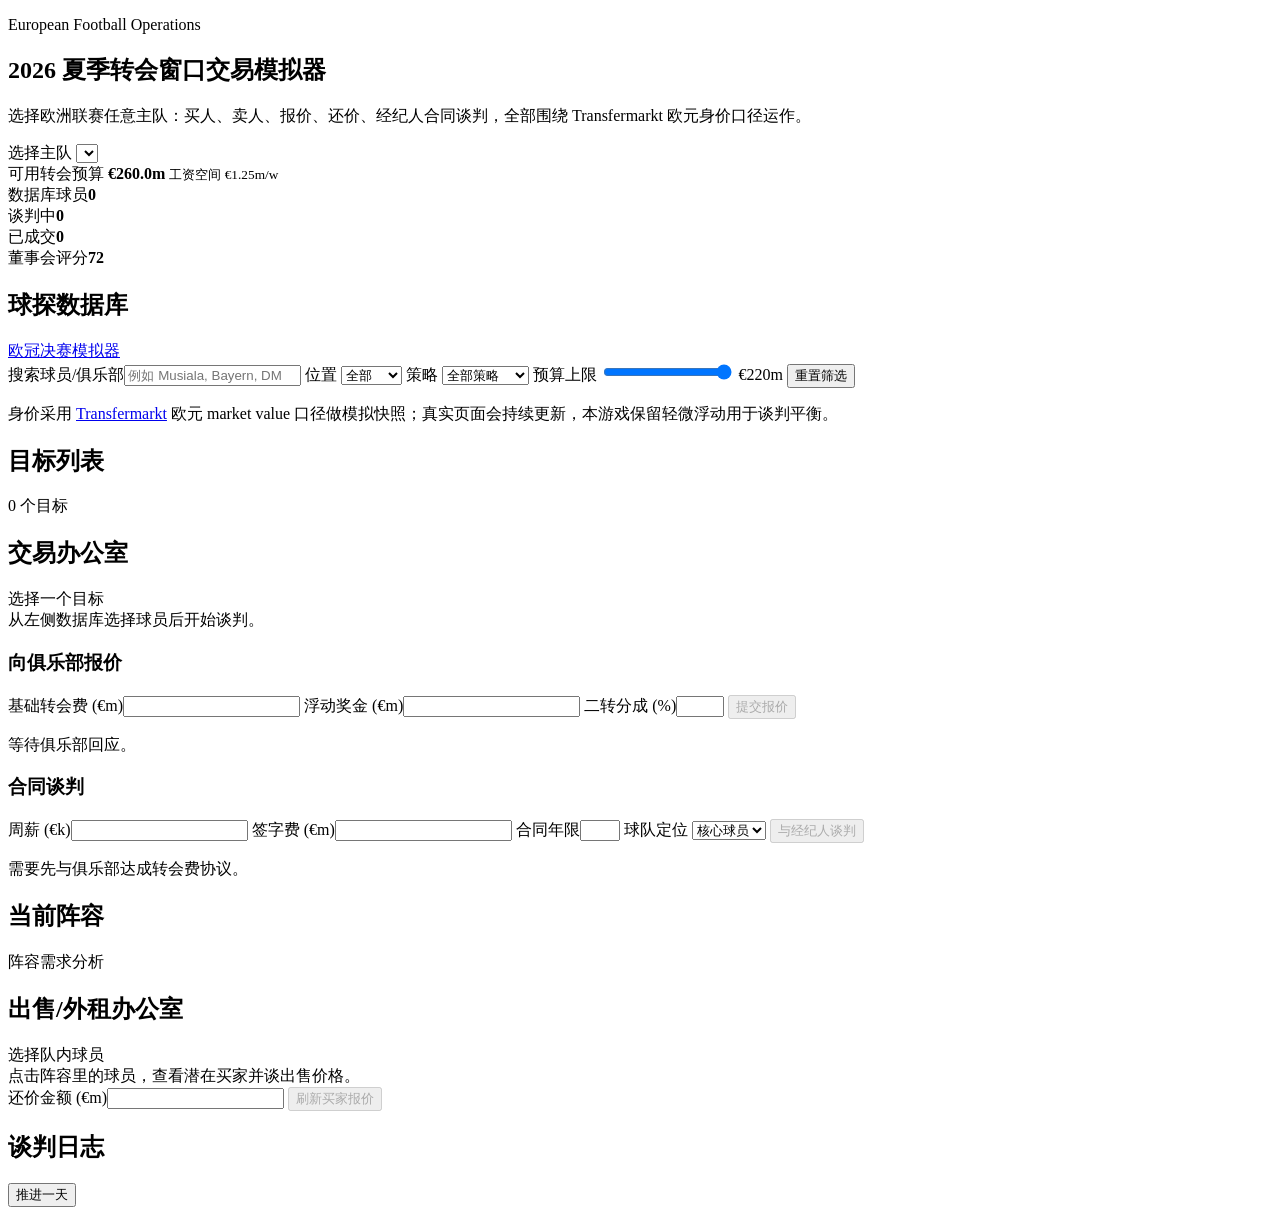
==== transfer.html @ 93cbdac0 "Create transfer.html" ====
<!doctype html>
<html lang="zh-CN">
  <head>
    <meta charset="UTF-8" />
    <meta name="viewport" content="width=device-width, initial-scale=1.0" />
    <title>Manchester City 2026 Transfer Simulator</title>
    <link rel="stylesheet" href="transfer.css" />
  </head>
  <body>
    <main class="office">
      <section class="hero">
        <div>
          <p class="eyebrow">European Football Operations</p>
          <h1>2026 夏季转会窗口交易模拟器</h1>
          <p class="deck">选择欧洲联赛任意主队：买人、卖人、报价、还价、经纪人合同谈判，全部围绕 Transfermarkt 欧元身价口径运作。</p>
          <label class="club-picker">选择主队
            <select id="clubSelect"></select>
          </label>
        </div>
        <div class="budget-card">
          <span>可用转会预算</span>
          <strong id="budget">€260.0m</strong>
          <small id="wageBudget">工资空间 €1.25m/w</small>
        </div>
      </section>

      <section class="kpi-grid">
        <div class="kpi"><span>数据库球员</span><strong id="dbCount">0</strong></div>
        <div class="kpi"><span>谈判中</span><strong id="activeDeals">0</strong></div>
        <div class="kpi"><span>已成交</span><strong id="signedCount">0</strong></div>
        <div class="kpi"><span>董事会评分</span><strong id="boardScore">72</strong></div>
      </section>

      <section class="layout">
        <aside class="panel filter-panel">
          <div class="panel-head">
            <h2>球探数据库</h2>
            <a href="index.html">欧冠决赛模拟器</a>
          </div>
          <label>搜索球员/俱乐部<input id="searchInput" type="search" placeholder="例如 Musiala, Bayern, DM" /></label>
          <label>位置
            <select id="positionFilter">
              <option value="all">全部</option>
              <option value="GK">门将</option>
              <option value="CB">中卫</option>
              <option value="FB">边后卫</option>
              <option value="DM">后腰</option>
              <option value="CM">中场</option>
              <option value="AM">前腰</option>
              <option value="WG">边锋</option>
              <option value="ST">中锋</option>
            </select>
          </label>
          <label>策略
            <select id="strategyFilter">
              <option value="all">全部策略</option>
              <option value="superstar">超级巨星</option>
              <option value="starter">即战力首发</option>
              <option value="rotation">轮换补强</option>
              <option value="wonderkid">未来妖人</option>
              <option value="value">高性价比</option>
            </select>
          </label>
          <label>预算上限
            <input id="maxFee" type="range" min="20" max="220" value="220" />
            <span id="maxFeeLabel">€220m</span>
          </label>
          <button id="resetBtn" type="button">重置筛选</button>
          <p class="note">
            身价采用
            <a href="https://www.transfermarkt.com/" target="_blank" rel="noreferrer">Transfermarkt</a>
            欧元 market value 口径做模拟快照；真实页面会持续更新，本游戏保留轻微浮动用于谈判平衡。
          </p>
        </aside>

        <section class="panel database-panel">
          <div class="panel-head">
            <h2>目标列表</h2>
            <span id="resultCount">0 个目标</span>
          </div>
          <div id="targetList" class="target-list"></div>
        </section>

        <section class="panel deal-panel">
          <div class="panel-head">
            <h2>交易办公室</h2>
            <span id="dealStatus">选择一个目标</span>
          </div>

          <div id="playerProfile" class="profile-empty">从左侧数据库选择球员后开始谈判。</div>

          <div class="negotiation-grid">
            <div class="offer-box">
              <h3>向俱乐部报价</h3>
              <label>基础转会费 (€m)<input id="feeInput" type="number" min="0" step="1" /></label>
              <label>浮动奖金 (€m)<input id="addonsInput" type="number" min="0" step="1" /></label>
              <label>二转分成 (%)<input id="sellOnInput" type="number" min="0" max="30" step="1" /></label>
              <button id="clubOfferBtn" class="primary" type="button" disabled>提交报价</button>
              <p id="clubReply" class="reply">等待俱乐部回应。</p>
            </div>

            <div class="offer-box">
              <h3>合同谈判</h3>
              <label>周薪 (€k)<input id="wageInput" type="number" min="0" step="5" /></label>
              <label>签字费 (€m)<input id="bonusInput" type="number" min="0" step="0.5" /></label>
              <label>合同年限<input id="yearsInput" type="number" min="1" max="6" step="1" /></label>
              <label>球队定位
                <select id="roleInput">
                  <option value="Key Player">核心球员</option>
                  <option value="Important">重要轮换</option>
                  <option value="Rotation">轮换</option>
                  <option value="Prospect">未来计划</option>
                </select>
              </label>
              <button id="contractBtn" class="primary" type="button" disabled>与经纪人谈判</button>
              <p id="agentReply" class="reply">需要先与俱乐部达成转会费协议。</p>
            </div>
          </div>
        </section>
      </section>

      <section class="bottom-grid">
        <div class="panel">
          <div class="panel-head"><h2 id="squadTitle">当前阵容</h2><span id="squadNeed">阵容需求分析</span></div>
          <div id="citySquad" class="squad-grid"></div>
        </div>
        <div class="panel sale-panel">
          <div class="panel-head"><h2>出售/外租办公室</h2><span id="saleStatus">选择队内球员</span></div>
          <div id="saleProfile" class="profile-empty">点击阵容里的球员，查看潜在买家并谈出售价格。</div>
          <div class="sale-actions">
            <label>还价金额 (€m)<input id="saleCounterInput" type="number" min="0" step="1" /></label>
            <button id="generateOffersBtn" type="button" disabled>刷新买家报价</button>
          </div>
          <div id="saleOffers" class="sale-offers"></div>
        </div>
        <div class="panel">
          <div class="panel-head"><h2>谈判日志</h2><button id="advanceDayBtn" type="button">推进一天</button></div>
          <ol id="logList" class="log-list"></ol>
        </div>
      </section>
    </main>

    <script src="transfer.js"></script>
  </body>
</html>
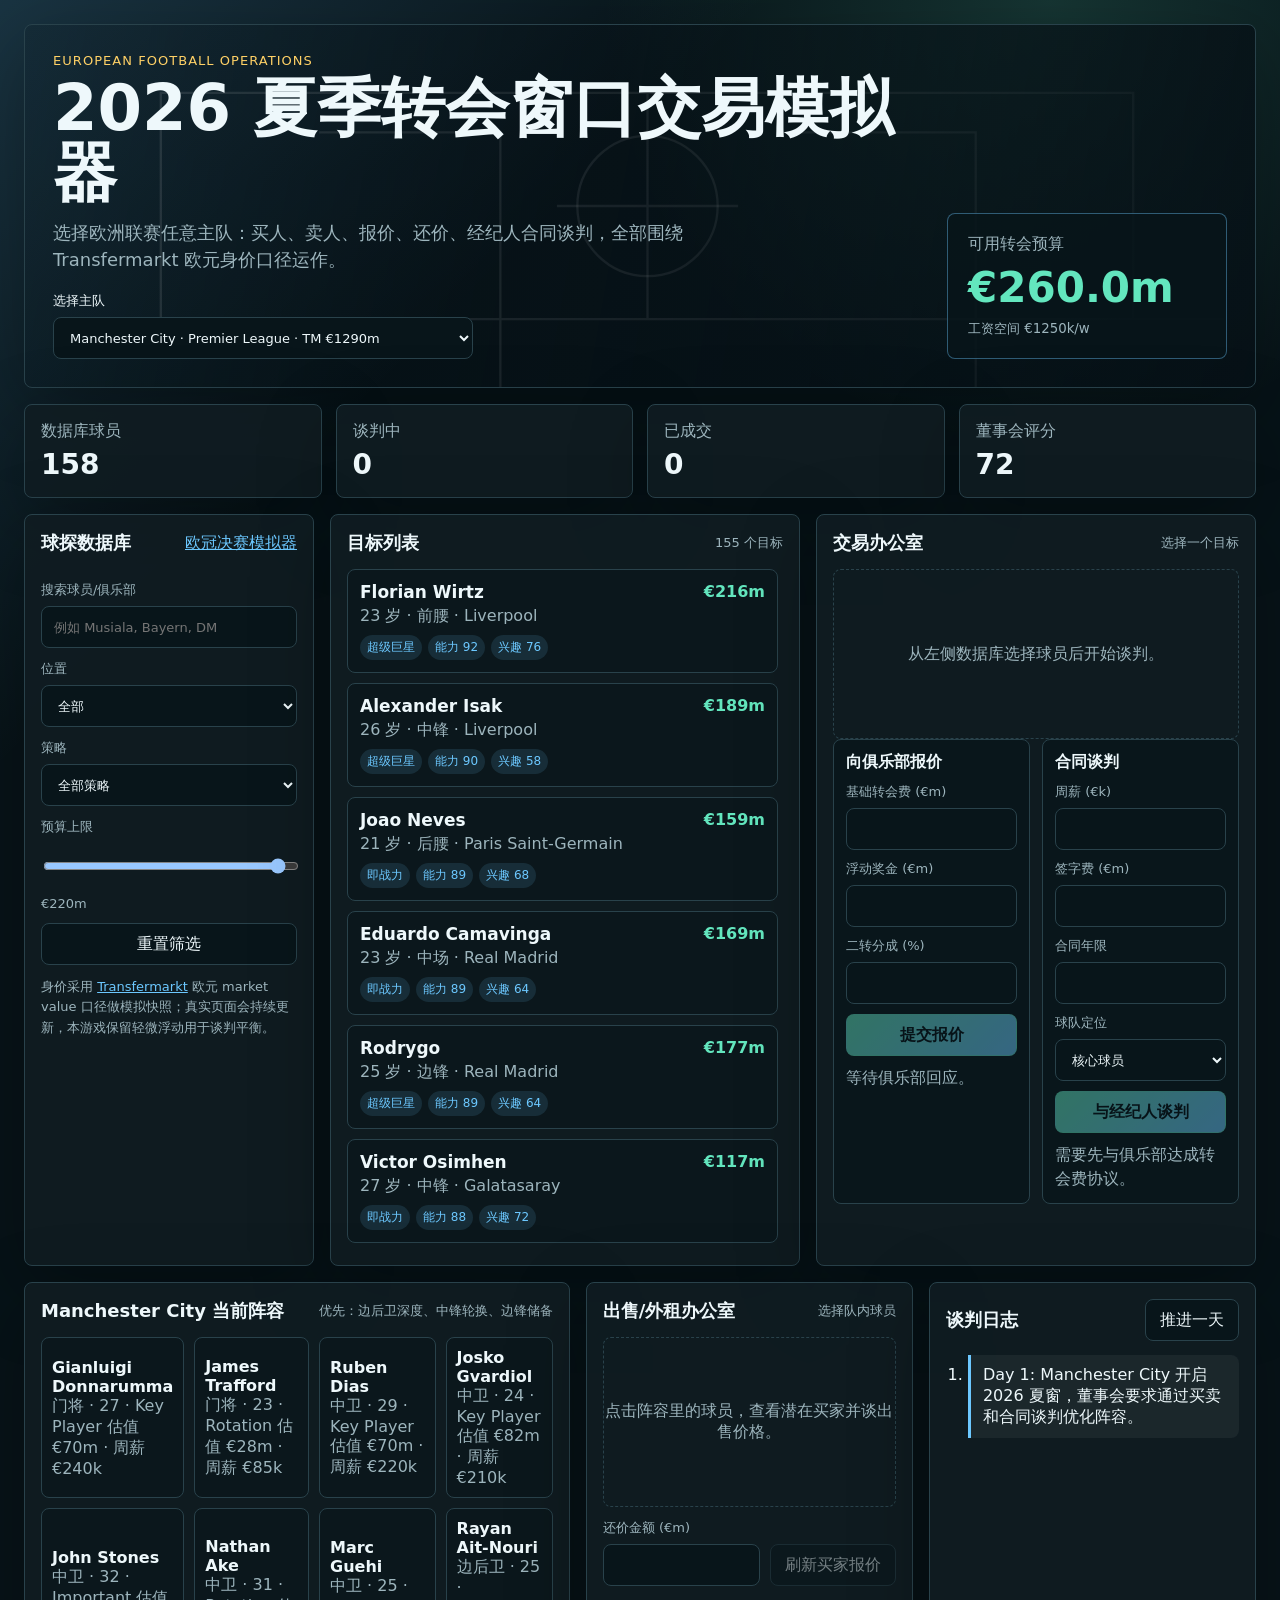
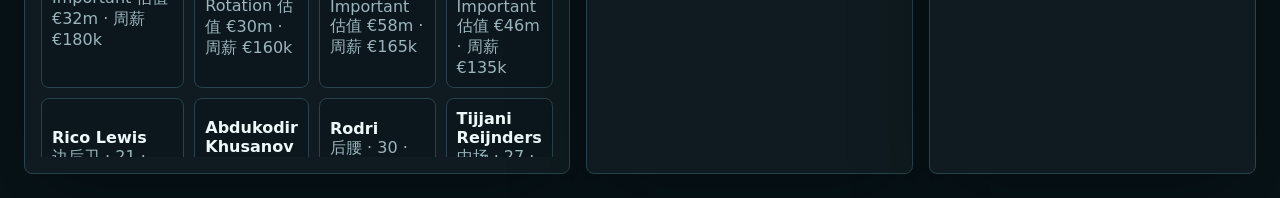
==== commit 0efeed41: "Update transfer.html" ====
--- a/transfer.html
+++ b/transfer.html
@@ -3,7 +3,7 @@
   <head>
     <meta charset="UTF-8" />
     <meta name="viewport" content="width=device-width, initial-scale=1.0" />
-    <title>Manchester City 2026 Transfer Simulator</title>
+    <title>European 2026 Transfer Simulator</title>
     <link rel="stylesheet" href="transfer.css" />
   </head>
   <body>
--- a/transfer.css
+++ b/transfer.css
@@ -0,0 +1,399 @@
+:root {
+  color-scheme: dark;
+  --bg: #071318;
+  --panel: #101c22;
+  --panel-2: #14262d;
+  --line: #29424b;
+  --text: #eef8fb;
+  --muted: #9db5bd;
+  --sky: #6cc8ff;
+  --mint: #63e6be;
+  --gold: #ffd166;
+  --danger: #ff6978;
+  --ink: #061016;
+}
+
+* { box-sizing: border-box; }
+
+body {
+  margin: 0;
+  min-height: 100vh;
+  background:
+    linear-gradient(135deg, rgba(108, 200, 255, 0.18), transparent 34rem),
+    radial-gradient(circle at 82% 0%, rgba(99, 230, 190, 0.16), transparent 28rem),
+    var(--bg);
+  color: var(--text);
+  font-family: Inter, ui-sans-serif, system-ui, -apple-system, BlinkMacSystemFont, "Segoe UI", sans-serif;
+}
+
+button, input, select { font: inherit; }
+
+button, input, select {
+  border: 1px solid var(--line);
+  border-radius: 8px;
+  background: #08151a;
+  color: var(--text);
+}
+
+button {
+  min-height: 42px;
+  padding: 0 14px;
+  cursor: pointer;
+}
+
+button:hover:not(:disabled) { border-color: var(--sky); }
+button:disabled { opacity: 0.45; cursor: not-allowed; }
+
+input, select {
+  width: 100%;
+  min-height: 42px;
+  padding: 0 12px;
+}
+
+a { color: var(--sky); }
+h1, h2, h3, p { margin-top: 0; }
+
+.office {
+  width: min(1500px, 100%);
+  margin: 0 auto;
+  padding: 24px;
+}
+
+.hero, .panel, .kpi {
+  border: 1px solid var(--line);
+  border-radius: 8px;
+  background: rgba(16, 28, 34, 0.9);
+  box-shadow: 0 24px 80px rgba(0, 0, 0, 0.28);
+}
+
+.hero {
+  display: grid;
+  grid-template-columns: 1fr 280px;
+  gap: 24px;
+  align-items: end;
+  min-height: 250px;
+  padding: 28px;
+  background:
+    linear-gradient(100deg, rgba(6, 16, 22, 0.2), rgba(6, 16, 22, 0.82)),
+    url("data:image/svg+xml,%3Csvg xmlns='http://www.w3.org/2000/svg' width='1100' height='320' viewBox='0 0 1100 320'%3E%3Cg fill='none' stroke='rgba(255,255,255,.14)' stroke-width='2'%3E%3Cpath d='M40 260h1020M120 260V60h860v200M550 60v200M470 160h160M260 95h160v330M680 95h160v330'/%3E%3Ccircle cx='550' cy='160' r='62'/%3E%3C/g%3E%3C/svg%3E");
+  background-size: cover;
+}
+
+.eyebrow {
+  margin-bottom: 8px;
+  color: var(--gold);
+  font-size: 13px;
+  letter-spacing: 0.08em;
+  text-transform: uppercase;
+}
+
+h1 {
+  max-width: 900px;
+  margin-bottom: 12px;
+  font-size: clamp(34px, 5vw, 68px);
+  line-height: 1.02;
+}
+
+.deck {
+  max-width: 760px;
+  color: var(--muted);
+  font-size: 18px;
+  line-height: 1.55;
+}
+
+.club-picker {
+  max-width: 420px;
+  margin-top: 18px;
+  color: var(--text);
+}
+
+.budget-card {
+  display: grid;
+  gap: 8px;
+  padding: 20px;
+  border: 1px solid rgba(108, 200, 255, 0.4);
+  border-radius: 8px;
+  background: rgba(8, 21, 26, 0.82);
+}
+
+.budget-card strong {
+  color: var(--mint);
+  font-size: 42px;
+}
+
+.budget-card span, .budget-card small, .kpi span, label, .note, .reply, .meta, .need {
+  color: var(--muted);
+}
+
+.kpi-grid {
+  display: grid;
+  grid-template-columns: repeat(4, 1fr);
+  gap: 14px;
+  margin: 16px 0;
+}
+
+.kpi {
+  display: grid;
+  gap: 6px;
+  padding: 16px;
+}
+
+.kpi strong { font-size: 28px; }
+
+.layout {
+  display: grid;
+  grid-template-columns: 290px minmax(440px, 1fr) 440px;
+  gap: 16px;
+}
+
+.bottom-grid {
+  display: grid;
+  grid-template-columns: 1fr 1fr 1fr;
+  gap: 16px;
+  margin-top: 16px;
+}
+
+.panel { padding: 16px; }
+
+.panel-head {
+  display: flex;
+  align-items: center;
+  justify-content: space-between;
+  gap: 12px;
+  margin-bottom: 14px;
+}
+
+.panel-head h2 { margin: 0; font-size: 18px; }
+.panel-head span { color: var(--muted); font-size: 13px; }
+
+.filter-panel {
+  display: grid;
+  align-content: start;
+  gap: 12px;
+}
+
+label {
+  display: grid;
+  gap: 7px;
+  font-size: 13px;
+}
+
+.note {
+  margin: 0;
+  font-size: 13px;
+  line-height: 1.55;
+}
+
+.target-list {
+  display: grid;
+  gap: 10px;
+  max-height: 680px;
+  overflow: auto;
+  padding-right: 5px;
+}
+
+.target-card {
+  display: grid;
+  grid-template-columns: 1fr auto;
+  gap: 10px;
+  padding: 12px;
+  border: 1px solid var(--line);
+  border-radius: 8px;
+  background: #0b171c;
+  text-align: left;
+}
+
+.target-card.active {
+  border-color: var(--sky);
+  background: rgba(108, 200, 255, 0.12);
+}
+
+.target-card h3 {
+  margin: 0 0 4px;
+  font-size: 17px;
+}
+
+.tags {
+  display: flex;
+  flex-wrap: wrap;
+  gap: 6px;
+  margin-top: 8px;
+}
+
+.tag {
+  padding: 4px 7px;
+  border-radius: 999px;
+  background: rgba(108, 200, 255, 0.12);
+  color: var(--sky);
+  font-size: 12px;
+}
+
+.fee {
+  color: var(--mint);
+  font-weight: 800;
+  white-space: nowrap;
+}
+
+.profile-empty {
+  display: grid;
+  place-items: center;
+  min-height: 170px;
+  border: 1px dashed var(--line);
+  border-radius: 8px;
+  color: var(--muted);
+  text-align: center;
+}
+
+.profile {
+  display: grid;
+  gap: 10px;
+  margin-bottom: 14px;
+  padding: 14px;
+  border: 1px solid var(--line);
+  border-radius: 8px;
+  background: #0b171c;
+}
+
+.profile h3 { margin: 0; font-size: 25px; }
+
+.profile-grid {
+  display: grid;
+  grid-template-columns: repeat(3, 1fr);
+  gap: 8px;
+}
+
+.profile-grid div {
+  padding: 10px;
+  border-radius: 8px;
+  background: var(--panel-2);
+}
+
+.profile-grid span {
+  display: block;
+  color: var(--muted);
+  font-size: 12px;
+}
+
+.profile-grid strong { font-size: 18px; }
+
+.negotiation-grid {
+  display: grid;
+  grid-template-columns: 1fr 1fr;
+  gap: 12px;
+}
+
+.offer-box {
+  display: grid;
+  gap: 10px;
+  align-content: start;
+  padding: 12px;
+  border: 1px solid var(--line);
+  border-radius: 8px;
+  background: rgba(8, 21, 26, 0.72);
+}
+
+.offer-box h3 {
+  margin: 0;
+  font-size: 16px;
+}
+
+.primary {
+  border-color: rgba(99, 230, 190, 0.62);
+  background: linear-gradient(135deg, var(--mint), var(--sky));
+  color: var(--ink);
+  font-weight: 800;
+}
+
+.reply {
+  min-height: 48px;
+  margin: 0;
+  line-height: 1.45;
+}
+
+.reply.good { color: var(--mint); }
+.reply.bad { color: var(--danger); }
+.reply.warn { color: var(--gold); }
+
+.squad-grid {
+  display: grid;
+  grid-template-columns: repeat(4, 1fr);
+  gap: 10px;
+  max-height: 420px;
+  overflow: auto;
+}
+
+.squad-player {
+  width: 100%;
+  padding: 10px;
+  border: 1px solid var(--line);
+  border-radius: 8px;
+  background: #0b171c;
+  text-align: left;
+}
+
+.squad-player.active {
+  border-color: var(--gold);
+  background: rgba(255, 209, 102, 0.1);
+}
+
+.squad-player strong { display: block; }
+
+.sale-actions {
+  display: grid;
+  grid-template-columns: 1fr auto;
+  gap: 10px;
+  align-items: end;
+  margin: 12px 0;
+}
+
+.sale-offers {
+  display: grid;
+  gap: 10px;
+  max-height: 285px;
+  overflow: auto;
+}
+
+.sale-offer {
+  display: grid;
+  gap: 8px;
+  padding: 10px;
+  border: 1px solid var(--line);
+  border-radius: 8px;
+  background: #0b171c;
+}
+
+.sale-offer footer {
+  display: grid;
+  grid-template-columns: 1fr 1fr 1fr;
+  gap: 8px;
+}
+
+.log-list {
+  display: grid;
+  gap: 10px;
+  max-height: 420px;
+  margin: 0;
+  overflow: auto;
+  padding-left: 22px;
+}
+
+.log-list li {
+  padding: 10px 12px;
+  border-left: 3px solid var(--sky);
+  border-radius: 0 8px 8px 0;
+  background: rgba(255, 255, 255, 0.05);
+}
+
+@media (max-width: 1180px) {
+  .hero, .layout, .bottom-grid {
+    grid-template-columns: 1fr;
+  }
+  .kpi-grid { grid-template-columns: repeat(2, 1fr); }
+}
+
+@media (max-width: 680px) {
+  .office { padding: 12px; }
+  .kpi-grid, .negotiation-grid, .profile-grid, .squad-grid {
+    grid-template-columns: 1fr;
+  }
+}
